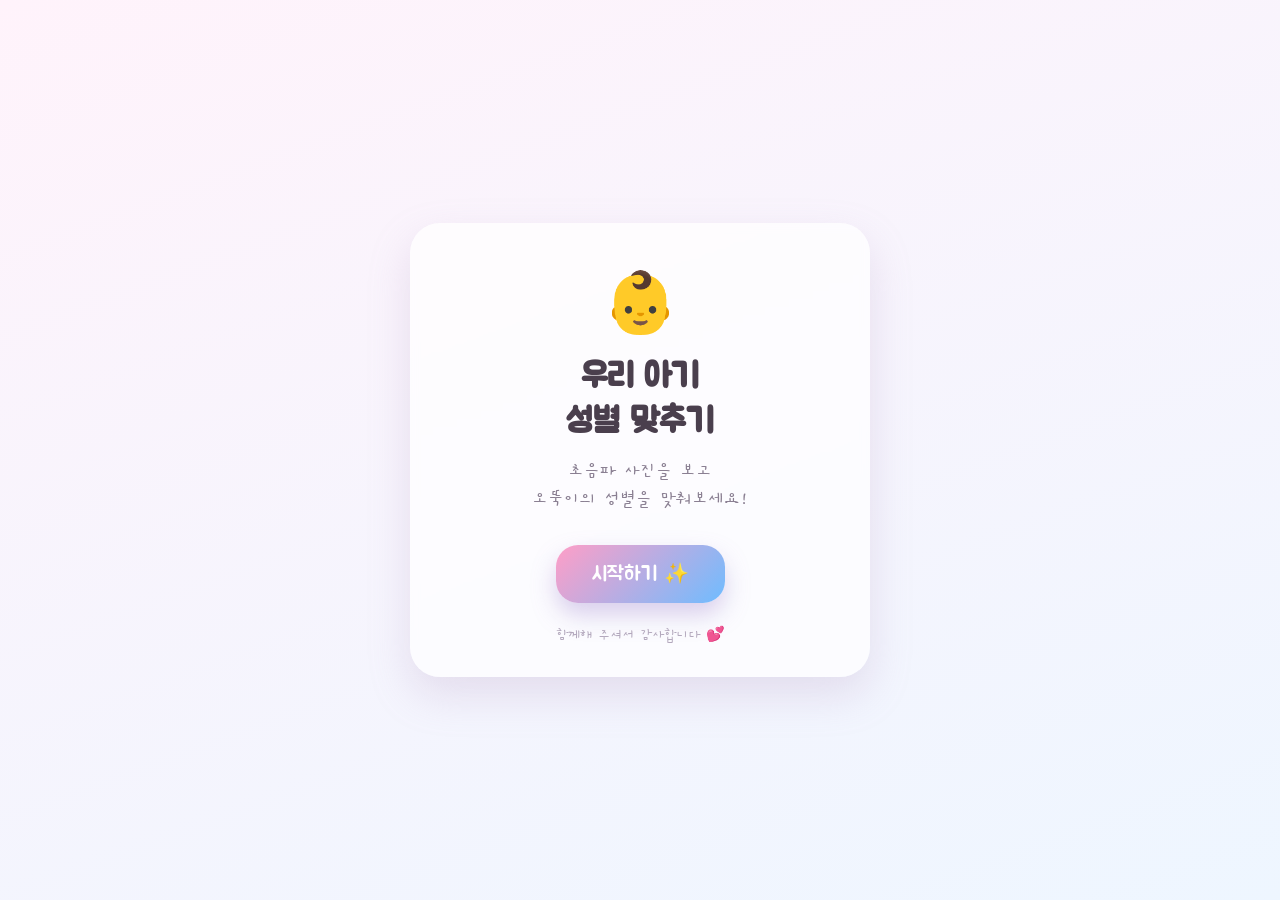
==== v3/index.html @ 11167f99 "initial commit: gender reveal website (v1 박터뜨리기, v2 다트, v3 빙고)" ====
<!DOCTYPE html>
<html lang="ko">
<head>
  <meta charset="UTF-8" />
  <meta name="viewport" content="width=device-width, initial-scale=1.0" />
  <meta name="description" content="초음파 사진을 보고 아기의 성별을 맞춰보세요! 카드 뒤집기 젠더리빌" />
  <title>🃏 초음파 성별 맞추기 · 카드 젠더리빌</title>
  <link rel="preconnect" href="https://fonts.googleapis.com" />
  <link rel="preconnect" href="https://fonts.gstatic.com" crossorigin />
  <link href="https://fonts.googleapis.com/css2?family=Gaegu:wght@400;700&family=Jua&display=swap" rel="stylesheet" />
  <link rel="stylesheet" href="style.css" />
</head>
<body>
  <div id="app">

    <!-- ========== 화면 0: 시작 페이지 ========== -->
    <section id="screen-start" class="screen is-active">
      <div class="start-card">
        <div class="start-emoji">👶</div>
        <h1 class="start-title">우리 아기<br />성별 맞추기</h1>
        <p class="start-sub">초음파 사진을 보고<br />오뚝이의 성별을 맞춰보세요!</p>
        <button class="btn-primary" id="btn-start">시작하기 ✨</button>
        <p class="start-foot">함께해 주셔서 감사합니다 💕</p>
      </div>
    </section>

    <!-- ========== 화면 1: 초음파 + 성별 선택 ========== -->
    <section id="screen-guess" class="screen">
      <h2 class="guess-title">이 초음파 사진 속<br />아기는 누구일까요?</h2>
      <div class="photo-frame">
        <img src="ultrasound.jpeg" alt="초음파 사진" class="photo" />
        <span class="photo-tape photo-tape--l"></span>
        <span class="photo-tape photo-tape--r"></span>
      </div>
      <p class="guess-sub">당신의 예상을 골라주세요! 👇</p>
      <div class="choice-row">
        <button class="choice choice--boy" data-guess="boy">
          <span class="choice__emoji">👦</span>
          <span class="choice__label">남자아이</span>
        </button>
        <button class="choice choice--girl" data-guess="girl">
          <span class="choice__emoji">👧</span>
          <span class="choice__label">여자아이</span>
        </button>
      </div>
    </section>

    <!-- ========== 화면 2: 카드 뒤집기 게임 ========== -->
    <section id="screen-game" class="screen">
      <div class="game-top">
        <p class="game-guess" id="game-guess"></p>
        <h2 class="game-title">카드를 뒤집어 주세요!</h2>
        <p class="game-desc">가로·세로·대각선으로 같은 그림이<br /><b>3장 연속</b> 나오면 성별이 공개돼요! 🃏</p>
      </div>

      <div class="card-grid" id="card-grid">
        <!-- 카드 9장은 script.js에서 생성 -->
      </div>

      <p class="game-hint" id="game-hint">👆 카드를 하나씩 뒤집어 보세요!</p>
    </section>

    <!-- ========== 화면 3: 결과 공개 ========== -->
    <section id="screen-reveal" class="screen">
      <div class="reveal-card" id="reveal-card">
        <p class="reveal-eyebrow">두구두구두구… 🥁</p>
        <div class="doll" id="reveal-doll">
          <div class="doll__body">
            <div class="doll__face">
              <span class="doll__eye"></span>
              <span class="doll__eye"></span>
              <span class="doll__mouth doll__mouth--smile"></span>
            </div>
          </div>
        </div>
        <h2 class="reveal-title" id="reveal-title"></h2>
        <p class="reveal-message" id="reveal-message"></p>
        <button class="btn-primary" id="reveal-again">🔄 다시 하기</button>
      </div>
    </section>

    <div class="confetti-layer" id="confetti-layer" aria-hidden="true"></div>
  </div>

  <script src="script.js"></script>
</body>
</html>
---- v3/style.css ----
/* ===================== 기본 리셋 & 테마 ===================== */
:root {
  --boy: #4aa8ff;
  --boy-dark: #2b7fd6;
  --girl: #ff7eb6;
  --girl-dark: #e85a97;
  --bg-a: #fff3fb;
  --bg-b: #eef6ff;
  --ink: #4a3f4d;
}

* { margin: 0; padding: 0; box-sizing: border-box; }
html, body { height: 100%; }

body {
  font-family: 'Jua', 'Gaegu', system-ui, sans-serif;
  color: var(--ink);
  background: linear-gradient(160deg, var(--bg-a), var(--bg-b));
  min-height: 100vh;
  overflow-x: hidden;
}

#app {
  position: relative;
  min-height: 100vh;
  display: flex;
  align-items: center;
  justify-content: center;
  padding: 24px 16px;
}

/* ===================== 화면 전환 ===================== */
.screen {
  display: none;
  width: 100%;
  max-width: 460px;
  text-align: center;
  animation: fadeIn 0.5s ease;
}
.screen.is-active { display: block; }

@keyframes fadeIn {
  from { opacity: 0; transform: translateY(14px); }
  to   { opacity: 1; transform: translateY(0); }
}

/* ===================== 공통 버튼 ===================== */
.btn-primary {
  border: none;
  border-radius: 22px;
  padding: 16px 36px;
  font-family: inherit;
  font-size: 20px;
  color: #fff;
  cursor: pointer;
  background: linear-gradient(135deg, #ff9ec7, #6fbcff);
  box-shadow: 0 12px 24px rgba(150,120,200,0.35);
  transition: transform 0.15s ease, box-shadow 0.15s ease;
}
.btn-primary:hover  { transform: translateY(-3px); }
.btn-primary:active { transform: scale(0.96); }

/* ===================== 화면 0: 시작 ===================== */
.start-card {
  background: rgba(255,255,255,0.72);
  border-radius: 30px;
  padding: 44px 26px 32px;
  box-shadow: 0 18px 40px rgba(180,150,190,0.25);
  backdrop-filter: blur(4px);
}
.start-emoji {
  font-size: 60px;
  animation: floaty 2.6s ease-in-out infinite;
}
.start-title {
  font-size: 34px;
  line-height: 1.3;
  margin: 12px 0 14px;
}
.start-sub {
  font-family: 'Gaegu', sans-serif;
  font-size: 19px;
  color: #8a7f92;
  line-height: 1.5;
  margin-bottom: 30px;
}
.start-foot {
  font-family: 'Gaegu', sans-serif;
  font-size: 15px;
  color: #b3a8bd;
  margin-top: 22px;
}
@keyframes floaty {
  0%,100% { transform: translateY(0); }
  50%     { transform: translateY(-10px); }
}

/* ===================== 화면 1: 초음파 + 선택 ===================== */
.guess-title {
  font-size: 26px;
  line-height: 1.35;
  margin-bottom: 18px;
}
.photo-frame {
  position: relative;
  display: inline-block;
  background: #fff;
  padding: 12px 12px 40px;
  border-radius: 8px;
  box-shadow: 0 14px 30px rgba(120,100,140,0.28);
  transform: rotate(-2deg);
  margin-bottom: 22px;
}
.photo {
  display: block;
  width: 100%;
  max-width: 300px;
  border-radius: 4px;
  background: #eee;
}
.photo-tape {
  position: absolute;
  top: -10px;
  width: 64px;
  height: 26px;
  background: rgba(255,214,110,0.6);
  box-shadow: 0 2px 6px rgba(0,0,0,0.1);
}
.photo-tape--l { left: 16px; transform: rotate(-8deg); }
.photo-tape--r { right: 16px; transform: rotate(7deg); }

.guess-sub {
  font-family: 'Gaegu', sans-serif;
  font-size: 18px;
  color: #8a7f92;
  margin-bottom: 16px;
}
.choice-row { display: flex; gap: 14px; }
.choice {
  flex: 1;
  border: none;
  border-radius: 22px;
  padding: 20px 10px;
  cursor: pointer;
  font-family: inherit;
  color: #fff;
  display: flex;
  flex-direction: column;
  align-items: center;
  gap: 8px;
  transition: transform 0.15s ease;
}
.choice__emoji { font-size: 42px; }
.choice__label { font-size: 20px; }
.choice--boy  { background: linear-gradient(160deg, #6fbcff, var(--boy-dark)); box-shadow: 0 10px 20px rgba(43,127,214,0.35); }
.choice--girl { background: linear-gradient(160deg, #ff9ec7, var(--girl-dark)); box-shadow: 0 10px 20px rgba(232,90,151,0.35); }
.choice:hover  { transform: translateY(-4px); }
.choice:active { transform: scale(0.96); }

/* ===================== 화면 2: 카드 뒤집기 게임 ===================== */
.game-top { margin-bottom: 6px; }
.game-guess {
  font-family: 'Gaegu', sans-serif;
  font-size: 16px;
  color: #8a7f92;
  margin-bottom: 4px;
}
.game-title { font-size: 26px; }
.game-desc {
  font-family: 'Gaegu', sans-serif;
  font-size: 17px;
  color: #7d7288;
  margin: 8px 0 14px;
}

/* 3x3 카드 그리드 */
.card-grid {
  display: grid;
  grid-template-columns: repeat(3, 1fr);
  gap: 12px;
  max-width: 340px;
  margin: 0 auto 6px;
}

.card {
  position: relative;
  aspect-ratio: 3 / 4;
  border: none;
  background: transparent;
  padding: 0;
  cursor: pointer;
  perspective: 700px;
}
.card:disabled { cursor: default; }

.card__inner {
  position: absolute;
  inset: 0;
  transform-style: preserve-3d;
  transition: transform 0.5s cubic-bezier(0.4, 0.1, 0.3, 1.2);
}
.card.is-flipped .card__inner { transform: rotateY(180deg); }

.card__face {
  position: absolute;
  inset: 0;
  backface-visibility: hidden;
  -webkit-backface-visibility: hidden;
  border-radius: 16px;
  display: flex;
  align-items: center;
  justify-content: center;
  box-shadow: 0 8px 16px rgba(120,100,140,0.22);
}

/* 카드 뒷면(물음표) */
.card__back {
  background: linear-gradient(150deg, #b79cff, #8f6fff);
  color: rgba(255,255,255,0.9);
  font-size: 34px;
  font-family: 'Jua', sans-serif;
}
.card__back::after {
  content: "?";
}
.card:not(:disabled):hover .card__inner { transform: translateY(-4px); }
.card:not(:disabled):hover.is-flipped .card__inner { transform: rotateY(180deg); }

/* 카드 앞면(성별) */
.card__front {
  transform: rotateY(180deg);
  font-size: 44px;
  background: #fff;
}
.card__front--boy  { background: linear-gradient(150deg, #cfe9ff, #9fd0ff); }
.card__front--girl { background: linear-gradient(150deg, #ffd6ec, #ffb0d6); }

/* 정답 라인 강조 */
.card.is-win .card__front {
  animation: winPulse 0.7s ease-in-out infinite alternate;
  box-shadow: 0 0 0 4px #ffd36e, 0 8px 18px rgba(0,0,0,0.2);
}
@keyframes winPulse {
  from { transform: rotateY(180deg) scale(1); }
  to   { transform: rotateY(180deg) scale(1.06); }
}

.game-hint {
  font-family: 'Gaegu', sans-serif;
  font-size: 18px;
  color: #9a8fa6;
  margin-top: 10px;
  min-height: 24px;
}

/* ===================== 오뚝이 인형 (결과용) ===================== */
.doll {
  width: 140px;
  height: 168px;
  margin: 0 auto 8px;
  position: relative;
  animation: wobble 2.4s ease-in-out infinite;
  transform-origin: 50% 90%;
}
.doll__body {
  position: absolute;
  bottom: 0; left: 50%;
  transform: translateX(-50%);
  width: 128px; height: 150px;
  border-radius: 50% 50% 46% 46% / 60% 60% 40% 40%;
  background: linear-gradient(160deg, #d9d9e5, #b9b9cc);
  box-shadow: inset -8px -12px 18px rgba(0,0,0,0.12), 0 10px 18px rgba(0,0,0,0.12);
}
.doll__face {
  position: absolute;
  top: 46px; left: 50%;
  transform: translateX(-50%);
  display: flex;
  gap: 14px;
  align-items: center;
}
.doll__eye {
  width: 12px; height: 16px;
  background: #43384a;
  border-radius: 50%;
}
.doll__mouth {
  position: absolute;
  bottom: -22px; left: 50%;
  transform: translateX(-50%);
  width: 30px; height: 16px;
  border-bottom: 4px solid #43384a;
  border-radius: 0 0 20px 20px;
}
@keyframes wobble {
  0%, 100% { transform: rotate(-6deg); }
  50%      { transform: rotate(6deg); }
}
.doll--boy .doll__body  { background: linear-gradient(160deg, #8fccff, var(--boy)); }
.doll--girl .doll__body { background: linear-gradient(160deg, #ffb2d6, var(--girl)); }

/* ===================== 화면 3: 결과 ===================== */
.reveal-card {
  background: rgba(255,255,255,0.78);
  border-radius: 28px;
  padding: 32px 22px 30px;
  box-shadow: 0 18px 40px rgba(180,150,190,0.28);
}
.reveal-eyebrow {
  font-family: 'Gaegu', sans-serif;
  font-size: 18px;
  color: #8a7f92;
  margin-bottom: 12px;
}
.reveal-title {
  font-size: 34px;
  margin: 14px 0 8px;
}
.reveal-title.is-boy  { color: var(--boy-dark); }
.reveal-title.is-girl { color: var(--girl-dark); }
.reveal-message {
  font-family: 'Gaegu', sans-serif;
  font-size: 19px;
  color: #6f6479;
  line-height: 1.5;
  margin-bottom: 22px;
}

/* ===================== 색종이 & 폭발 ===================== */
.confetti-layer {
  position: fixed;
  inset: 0;
  pointer-events: none;
  overflow: hidden;
  z-index: 50;
}
.confetti {
  position: absolute;
  top: -20px;
  width: 10px;
  height: 16px;
  opacity: 0.95;
  animation: fall linear forwards;
}
@keyframes fall {
  0%   { transform: translateY(-20px) rotate(0deg); }
  100% { transform: translateY(110vh) rotate(720deg); }
}

.pop-flash {
  position: absolute;
  width: 160px; height: 160px;
  margin: -80px 0 0 -80px;
  border-radius: 50%;
  z-index: 40;
  animation: popFlash 0.6s ease-out forwards;
}
@keyframes popFlash {
  0%   { transform: scale(0.2); opacity: 0.9; }
  60%  { transform: scale(1.2); opacity: 0.8; }
  100% { transform: scale(1.7); opacity: 0; }
}
.burst-piece {
  position: absolute;
  width: 14px; height: 14px;
  margin: -7px 0 0 -7px;
  z-index: 45;
  box-shadow: 0 2px 5px rgba(0,0,0,0.15);
  animation: burstFly 1.1s cubic-bezier(0.18, 0.7, 0.3, 1) forwards;
}
@keyframes burstFly {
  0%   { transform: translate(0,0) scale(1) rotate(0deg); opacity: 1; }
  70%  { opacity: 1; }
  100% { transform: translate(var(--dx), calc(var(--dy) + 160px)) scale(0.6) rotate(540deg); opacity: 0; }
}

@media (max-width: 380px) {
  .start-title { font-size: 30px; }
  .guess-title { font-size: 23px; }
  .doll { width: 120px; height: 150px; }
  .doll__body { width: 112px; height: 132px; }
}
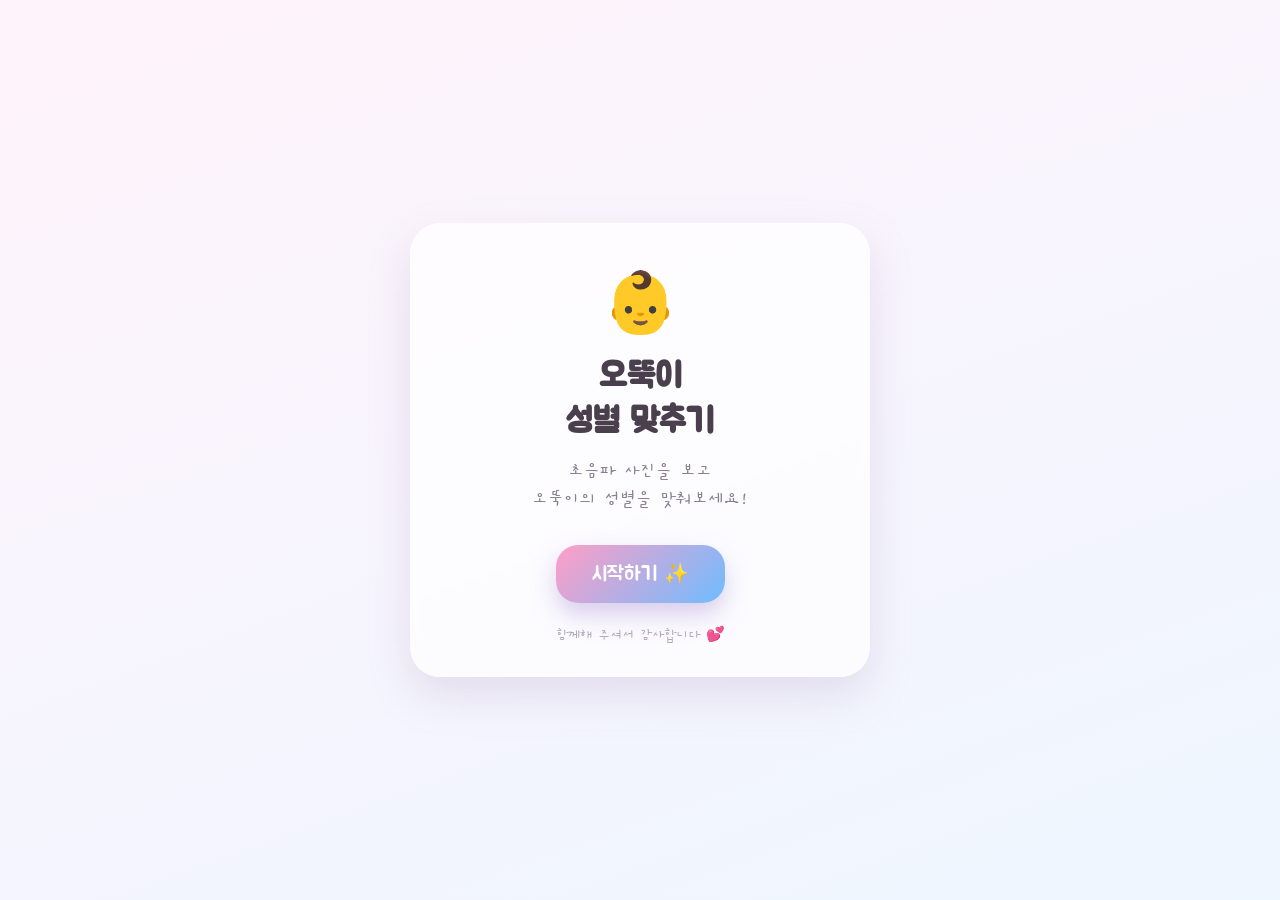
==== commit 096e5223: "update" ====
--- a/v3/index.html
+++ b/v3/index.html
@@ -4,7 +4,8 @@
   <meta charset="UTF-8" />
   <meta name="viewport" content="width=device-width, initial-scale=1.0" />
   <meta name="description" content="초음파 사진을 보고 아기의 성별을 맞춰보세요! 카드 뒤집기 젠더리빌" />
-  <title>🃏 초음파 성별 맞추기 · 카드 젠더리빌</title>
+  <meta property="og:image" content="http://gender-reveal.kro.kr/ultrasound.jpeg" />
+  <title>🃏 오뚝이 성별 맞추기 · 카드 젠더리빌</title>
   <link rel="preconnect" href="https://fonts.googleapis.com" />
   <link rel="preconnect" href="https://fonts.gstatic.com" crossorigin />
   <link href="https://fonts.googleapis.com/css2?family=Gaegu:wght@400;700&family=Jua&display=swap" rel="stylesheet" />
@@ -17,7 +18,7 @@
     <section id="screen-start" class="screen is-active">
       <div class="start-card">
         <div class="start-emoji">👶</div>
-        <h1 class="start-title">우리 아기<br />성별 맞추기</h1>
+        <h1 class="start-title">오뚝이<br />성별 맞추기</h1>
         <p class="start-sub">초음파 사진을 보고<br />오뚝이의 성별을 맞춰보세요!</p>
         <button class="btn-primary" id="btn-start">시작하기 ✨</button>
         <p class="start-foot">함께해 주셔서 감사합니다 💕</p>
@@ -26,7 +27,7 @@
 
     <!-- ========== 화면 1: 초음파 + 성별 선택 ========== -->
     <section id="screen-guess" class="screen">
-      <h2 class="guess-title">이 초음파 사진 속<br />아기는 누구일까요?</h2>
+      <h2 class="guess-title">초음파 사진을 보고<br />오뚝이의 성별을 맞춰보세요</h2>
       <div class="photo-frame">
         <img src="ultrasound.jpeg" alt="초음파 사진" class="photo" />
         <span class="photo-tape photo-tape--l"></span>
@@ -36,11 +37,11 @@
       <div class="choice-row">
         <button class="choice choice--boy" data-guess="boy">
           <span class="choice__emoji">👦</span>
-          <span class="choice__label">남자아이</span>
+          <span class="choice__label">아들</span>
         </button>
         <button class="choice choice--girl" data-guess="girl">
           <span class="choice__emoji">👧</span>
-          <span class="choice__label">여자아이</span>
+          <span class="choice__label">딸</span>
         </button>
       </div>
     </section>
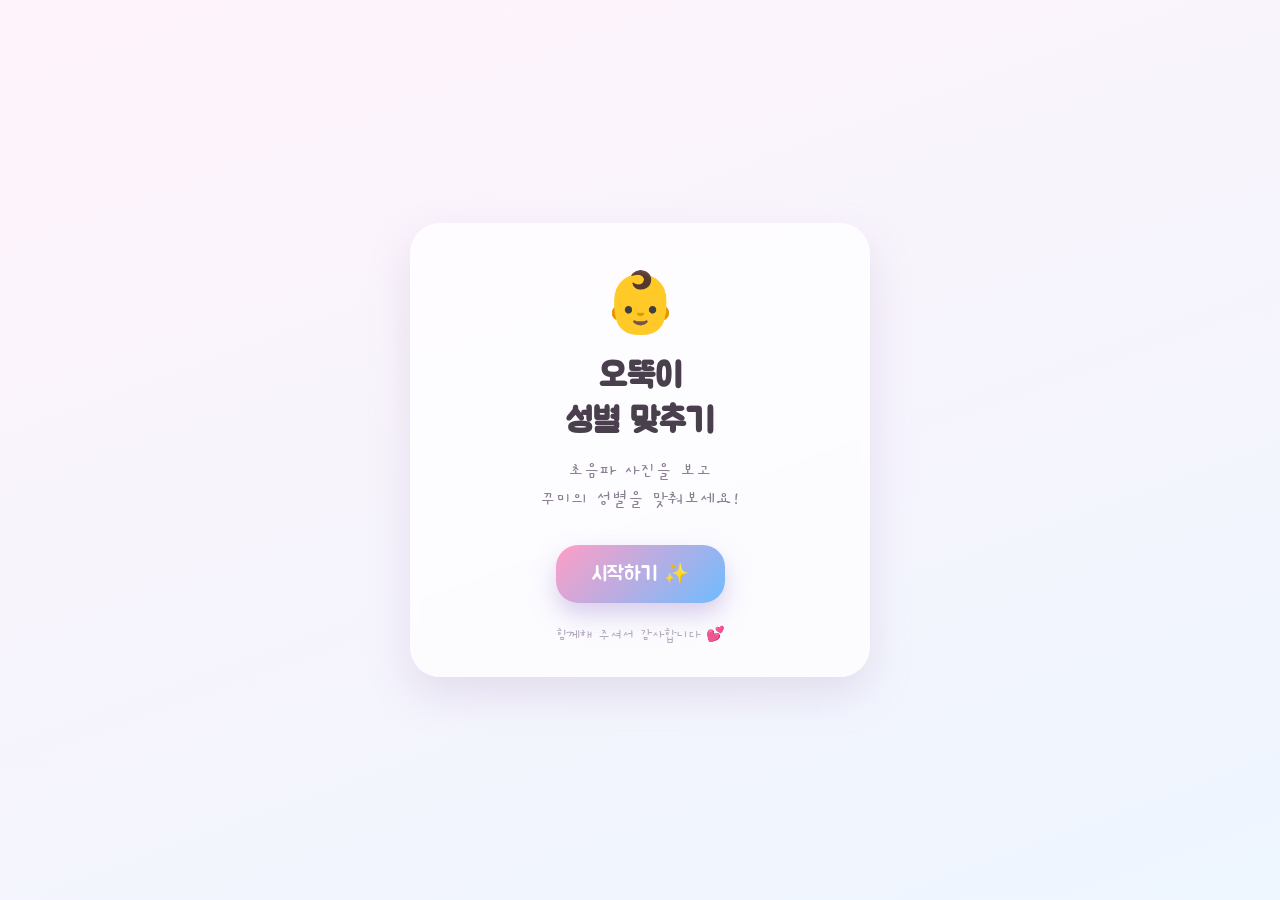
==== commit 6ff499aa: "index.html" ====
--- a/v3/index.html
+++ b/v3/index.html
@@ -5,7 +5,7 @@
   <meta name="viewport" content="width=device-width, initial-scale=1.0" />
   <meta name="description" content="초음파 사진을 보고 아기의 성별을 맞춰보세요! 카드 뒤집기 젠더리빌" />
   <meta property="og:image" content="http://gender-reveal.kro.kr/ultrasound.jpeg" />
-  <title>🃏 오뚝이 성별 맞추기 · 카드 젠더리빌</title>
+  <title>🃏 꾸미 성별 맞추기 · 카드 젠더리빌</title>
   <link rel="preconnect" href="https://fonts.googleapis.com" />
   <link rel="preconnect" href="https://fonts.gstatic.com" crossorigin />
   <link href="https://fonts.googleapis.com/css2?family=Gaegu:wght@400;700&family=Jua&display=swap" rel="stylesheet" />
@@ -19,7 +19,7 @@
       <div class="start-card">
         <div class="start-emoji">👶</div>
         <h1 class="start-title">오뚝이<br />성별 맞추기</h1>
-        <p class="start-sub">초음파 사진을 보고<br />오뚝이의 성별을 맞춰보세요!</p>
+        <p class="start-sub">초음파 사진을 보고<br />꾸미의 성별을 맞춰보세요!</p>
         <button class="btn-primary" id="btn-start">시작하기 ✨</button>
         <p class="start-foot">함께해 주셔서 감사합니다 💕</p>
       </div>
@@ -27,7 +27,7 @@
 
     <!-- ========== 화면 1: 초음파 + 성별 선택 ========== -->
     <section id="screen-guess" class="screen">
-      <h2 class="guess-title">초음파 사진을 보고<br />오뚝이의 성별을 맞춰보세요</h2>
+      <h2 class="guess-title">초음파 사진을 보고<br />꾸마의 성별을 맞춰보세요</h2>
       <div class="photo-frame">
         <img src="ultrasound.jpeg" alt="초음파 사진" class="photo" />
         <span class="photo-tape photo-tape--l"></span>
